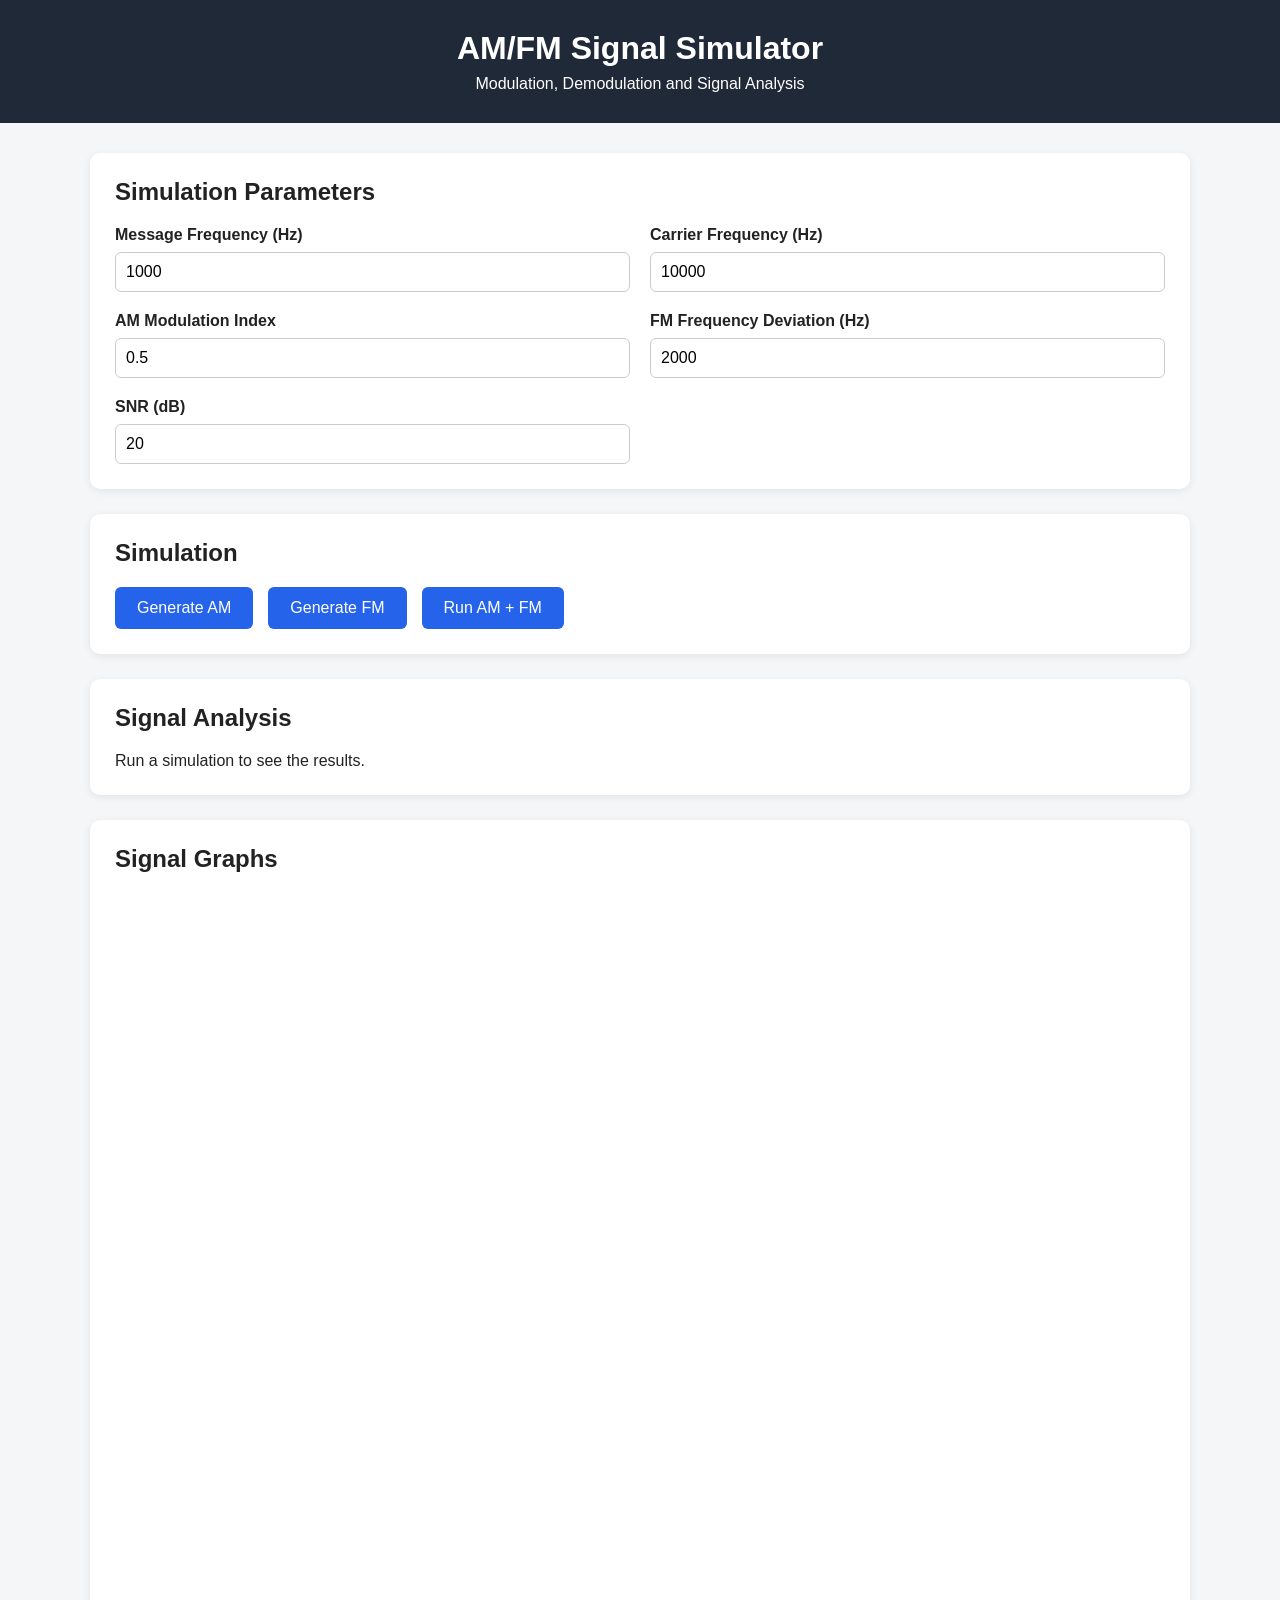
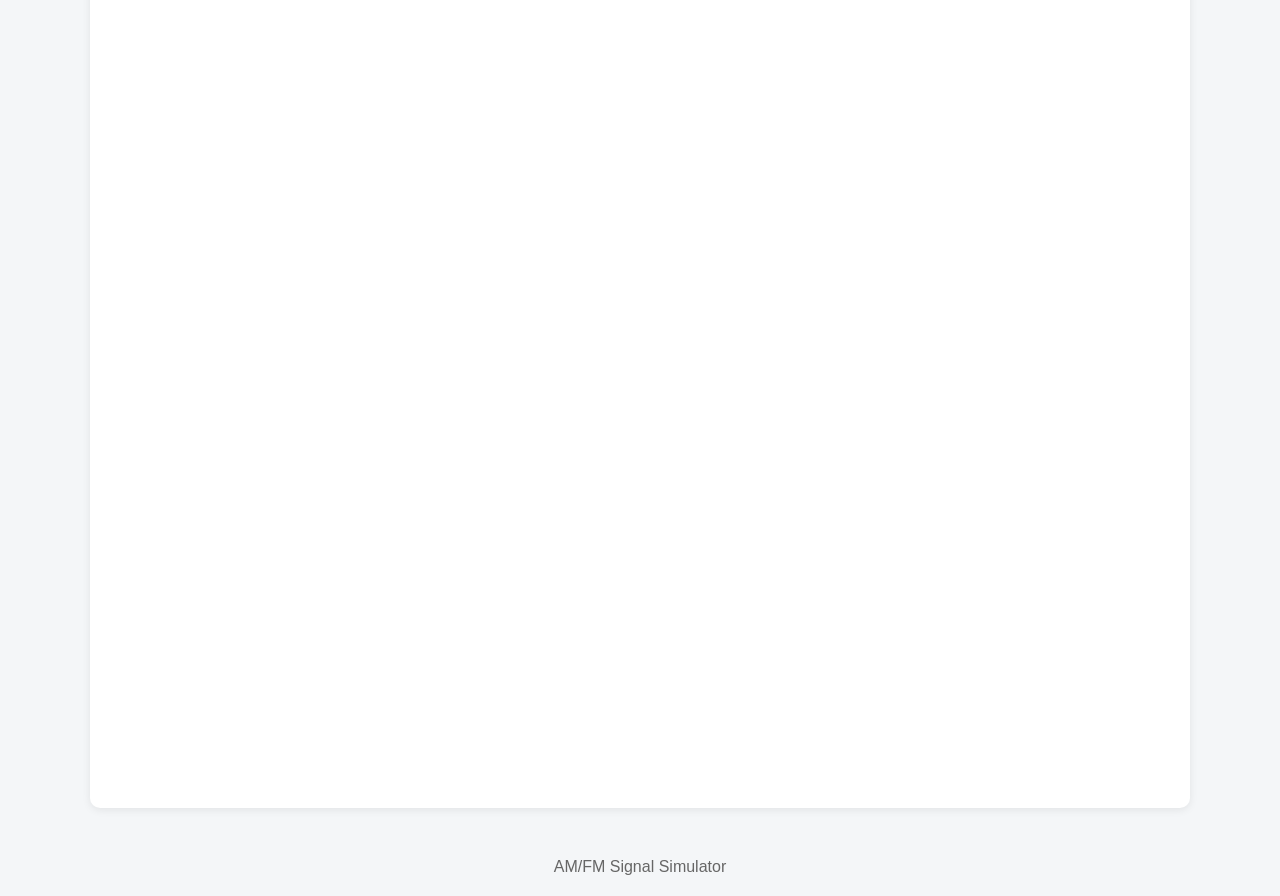
==== web/index.html @ 64b4a383 "Initial AM FM simulator project" ====
<!DOCTYPE html>
<html lang="en">

<head>
    <meta charset="UTF-8">
    <meta name="viewport" content="width=device-width, initial-scale=1.0">

    <title>AM/FM Signal Simulator</title>

    <link rel="stylesheet" href="style.css">
</head>

<body>

    <header>
        <h1>AM/FM Signal Simulator</h1>
        <p>Modulation, Demodulation and Signal Analysis</p>
    </header>


    <main>

        <!-- Simulation Controls -->
        <section class="card">

            <h2>Simulation Parameters</h2>

            <div class="controls">

                <div class="control">
                    <label for="messageFrequency">
                        Message Frequency (Hz)
                    </label>

                    <input
                        type="number"
                        id="messageFrequency"
                        value="1000"
                    >
                </div>


                <div class="control">
                    <label for="carrierFrequency">
                        Carrier Frequency (Hz)
                    </label>

                    <input
                        type="number"
                        id="carrierFrequency"
                        value="10000"
                    >
                </div>


                <div class="control">
                    <label for="amIndex">
                        AM Modulation Index
                    </label>

                    <input
                        type="number"
                        id="amIndex"
                        value="0.5"
                        step="0.1"
                    >
                </div>


                <div class="control">
                    <label for="frequencyDeviation">
                        FM Frequency Deviation (Hz)
                    </label>

                    <input
                        type="number"
                        id="frequencyDeviation"
                        value="2000"
                    >
                </div>


                <div class="control">
                    <label for="snr">
                        SNR (dB)
                    </label>

                    <input
                        type="number"
                        id="snr"
                        value="20"
                    >
                </div>

            </div>

        </section>


        <!-- Buttons -->
        <section class="card">

            <h2>Simulation</h2>

            <div class="buttons">

                <button onclick="runAM()">
                    Generate AM
                </button>

                <button onclick="runFM()">
                    Generate FM
                </button>

                <button onclick="runBoth()">
                    Run AM + FM
                </button>

            </div>

        </section>


        <!-- Results -->
        <section class="card">

            <h2>Signal Analysis</h2>

            <div id="results">

                <p>
                    Run a simulation to see the results.
                </p>

            </div>

        </section>


        <!-- Graphs -->
        <section class="card">

            <h2>Signal Graphs</h2>

            <div class="graph-container">

                <canvas id="messageGraph"></canvas>

                <canvas id="amGraph"></canvas>

                <canvas id="fmGraph"></canvas>

                <canvas id="demodulatedGraph"></canvas>

            </div>

        </section>

    </main>


    <footer>

        <p>
            AM/FM Signal Simulator
        </p>

    </footer>


    <script src="script.js"></script>

</body>

</html>
---- web/style.css ----
* {
    box-sizing: border-box;
    margin: 0;
    padding: 0;
}

body {
    font-family: Arial, sans-serif;
    background: #f4f6f8;
    color: #222;
}

header {
    text-align: center;
    padding: 30px;
    background: #1f2937;
    color: white;
}

header h1 {
    margin-bottom: 8px;
}

main {
    width: 90%;
    max-width: 1100px;
    margin: 30px auto;
}

.card {
    background: white;
    padding: 25px;
    margin-bottom: 25px;
    border-radius: 10px;
    box-shadow: 0 2px 8px rgba(0, 0, 0, 0.08);
}

.card h2 {
    margin-bottom: 20px;
}

.controls {
    display: grid;
    grid-template-columns: repeat(2, 1fr);
    gap: 20px;
}

.control {
    display: flex;
    flex-direction: column;
    gap: 8px;
}

.control label {
    font-weight: bold;
}

.control input {
    padding: 10px;
    border: 1px solid #ccc;
    border-radius: 6px;
    font-size: 16px;
}

.buttons {
    display: flex;
    gap: 15px;
    flex-wrap: wrap;
}

button {
    padding: 12px 22px;
    border: none;
    border-radius: 6px;
    background: #2563eb;
    color: white;
    font-size: 16px;
    cursor: pointer;
}

button:hover {
    background: #1d4ed8;
}

.graph-container {
    display: grid;
    grid-template-columns: 1fr;
    gap: 30px;
}

canvas {
    width: 100%;
    max-height: 350px;
}

footer {
    text-align: center;
    padding: 20px;
    color: #666;
}

@media (max-width: 700px) {

    .controls {
        grid-template-columns: 1fr;
    }

    .buttons {
        flex-direction: column;
    }

    button {
        width: 100%;
    }
}
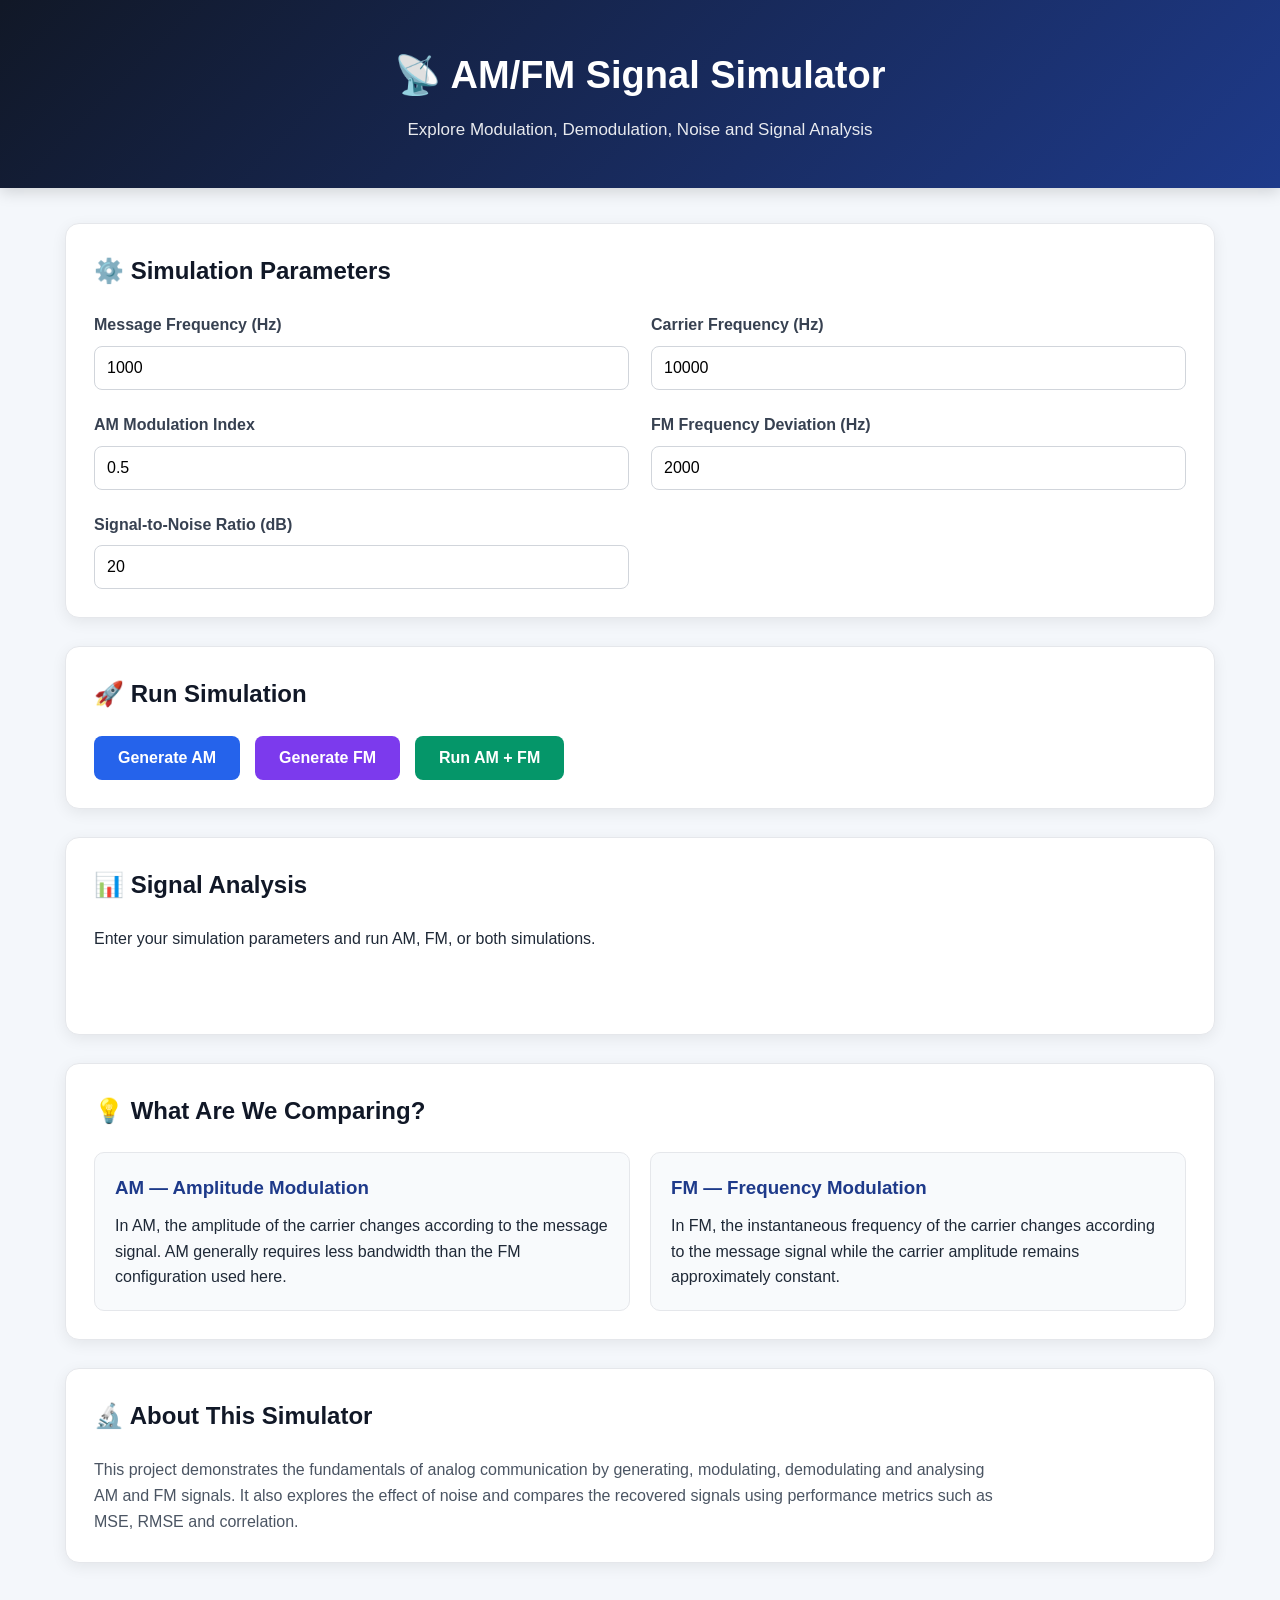
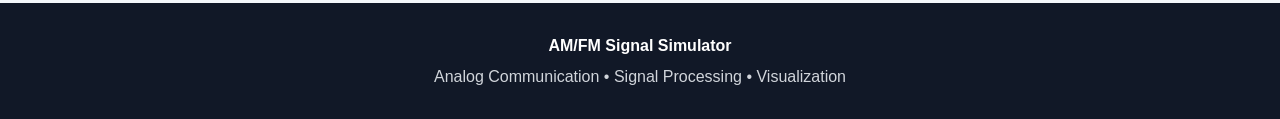
==== commit 0ad9c3cc: "Update website simulator and comparison graphs" ====
--- a/web/index.html
+++ b/web/index.html
@@ -12,22 +12,40 @@
 
 <body>
 
+    <!-- ==========================================
+         HEADER
+    =========================================== -->
+
     <header>
-        <h1>AM/FM Signal Simulator</h1>
-        <p>Modulation, Demodulation and Signal Analysis</p>
+
+        <div class="header-content">
+
+            <h1>📡 AM/FM Signal Simulator</h1>
+
+            <p>
+                Explore Modulation, Demodulation,
+                Noise and Signal Analysis
+            </p>
+
+        </div>
+
     </header>
 
 
     <main>
 
-        <!-- Simulation Controls -->
+        <!-- ==========================================
+             SIMULATION PARAMETERS
+        =========================================== -->
+
         <section class="card">
 
-            <h2>Simulation Parameters</h2>
+            <h2>⚙️ Simulation Parameters</h2>
 
             <div class="controls">
 
                 <div class="control">
+
                     <label for="messageFrequency">
                         Message Frequency (Hz)
                     </label>
@@ -36,11 +54,14 @@
                         type="number"
                         id="messageFrequency"
                         value="1000"
+                        min="1"
                     >
+
                 </div>
 
 
                 <div class="control">
+
                     <label for="carrierFrequency">
                         Carrier Frequency (Hz)
                     </label>
@@ -49,11 +70,14 @@
                         type="number"
                         id="carrierFrequency"
                         value="10000"
+                        min="1"
                     >
+
                 </div>
 
 
                 <div class="control">
+
                     <label for="amIndex">
                         AM Modulation Index
                     </label>
@@ -62,12 +86,15 @@
                         type="number"
                         id="amIndex"
                         value="0.5"
+                        min="0"
                         step="0.1"
                     >
+
                 </div>
 
 
                 <div class="control">
+
                     <label for="frequencyDeviation">
                         FM Frequency Deviation (Hz)
                     </label>
@@ -76,13 +103,16 @@
                         type="number"
                         id="frequencyDeviation"
                         value="2000"
+                        min="0"
                     >
+
                 </div>
 
 
                 <div class="control">
+
                     <label for="snr">
-                        SNR (dB)
+                        Signal-to-Noise Ratio (dB)
                     </label>
 
                     <input
@@ -90,29 +120,44 @@
                         id="snr"
                         value="20"
                     >
-                </div>
-
-            </div>
-
-        </section>
-
-
-        <!-- Buttons -->
+
+                </div>
+
+            </div>
+
+        </section>
+
+
+        <!-- ==========================================
+             SIMULATION BUTTONS
+        =========================================== -->
+
         <section class="card">
 
-            <h2>Simulation</h2>
+            <h2>🚀 Run Simulation</h2>
 
             <div class="buttons">
 
-                <button onclick="runAM()">
+                <button
+                    class="am-button"
+                    onclick="runAM()"
+                >
                     Generate AM
                 </button>
 
-                <button onclick="runFM()">
+
+                <button
+                    class="fm-button"
+                    onclick="runFM()"
+                >
                     Generate FM
                 </button>
 
-                <button onclick="runBoth()">
+
+                <button
+                    class="both-button"
+                    onclick="runBoth()"
+                >
                     Run AM + FM
                 </button>
 
@@ -121,15 +166,19 @@
         </section>
 
 
-        <!-- Results -->
+        <!-- ==========================================
+             RESULTS
+        =========================================== -->
+
         <section class="card">
 
-            <h2>Signal Analysis</h2>
+            <h2>📊 Signal Analysis</h2>
 
             <div id="results">
 
                 <p>
-                    Run a simulation to see the results.
+                    Enter your simulation parameters and
+                    run AM, FM, or both simulations.
                 </p>
 
             </div>
@@ -137,27 +186,240 @@
         </section>
 
 
-        <!-- Graphs -->
+        <!-- ==========================================
+             AM SECTION
+        =========================================== -->
+
+        <section class="card" id="amSection" style="display: none;">
+
+            <h2>〰️ AM Signal Visualization</h2>
+
+ <div class="graph-container">
+
+    <div class="graph-box">
+        <h3>Message Signal</h3>
+        <canvas id="messageGraph"></canvas>
+    </div>
+
+    <div class="graph-box">
+        <h3>AM Modulated Signal</h3>
+        <canvas id="amGraph"></canvas>
+    </div>
+
+    <div class="graph-box">
+        <h3>AM Signal with Noise</h3>
+        <canvas id="amNoiseGraph"></canvas>
+    </div>
+
+    <div class="graph-box">
+        <h3>AM Demodulated Signal</h3>
+        <canvas id="amDemodulatedGraph"></canvas>
+    </div>
+
+    <div class="graph-box">
+        <h3>AM Demodulated Signal with Noise</h3>
+        <canvas id="amNoisyDemodulatedGraph"></canvas>
+    </div>
+
+</div>
+
+            </div>
+
+        </section>
+
+
+        <!-- ==========================================
+             FM SECTION
+        =========================================== -->
+
+        <section class="card" id="fmSection" style="display: none;">
+
+            <h2>〰️ FM Signal Visualization</h2>
+
+            <div class="graph-container">
+
+    <div class="graph-box">
+        <h3>Message Signal</h3>
+        <canvas id="fmMessageGraph"></canvas>
+    </div>
+
+    <div class="graph-box">
+        <h3>FM Modulated Signal</h3>
+        <canvas id="fmGraph"></canvas>
+    </div>
+
+    <div class="graph-box">
+        <h3>FM Signal with Noise</h3>
+        <canvas id="fmNoiseGraph"></canvas>
+    </div>
+
+    <div class="graph-box">
+        <h3>FM Demodulated Signal</h3>
+        <canvas id="fmDemodulatedGraph"></canvas>
+    </div>
+
+    <div class="graph-box">
+        <h3>FM Demodulated Signal with Noise</h3>
+        <canvas id="fmNoisyDemodulatedGraph"></canvas>
+
+                </div>
+
+            </div>
+
+        </section>
+
+
+<!-- ==========================================
+     COMPARISON SECTION
+=========================================== -->
+
+<section
+    class="card"
+    id="comparisonSection"
+    style="display: none;"
+>
+
+    <h2>📊 AM vs FM Comparison</h2>
+
+    <div class="graph-container">
+
+        <div class="graph-box">
+
+            <h3>
+                Original vs AM vs FM Demodulated
+            </h3>
+
+            <canvas
+                id="comparisonGraph"
+            ></canvas>
+
+        </div>
+
+
+        <div class="graph-box">
+
+            <h3>
+                Noisy AM vs Noisy FM Recovery
+            </h3>
+
+            <canvas
+                id="fmComparisonGraph"
+            ></canvas>
+
+        </div>
+
+    </div>
+<div class="graph-box">
+
+    <h3>MSE Comparison</h3>
+
+    <canvas id="mseComparisonGraph"></canvas>
+
+</div>
+<div class="graph-box">
+
+    <h3>RMSE Comparison</h3>
+
+    <canvas id="rmseComparisonGraph"></canvas>
+
+</div>
+<div class="graph-box">
+
+    <h3>Correlation Comparison</h3>
+
+    <canvas id="correlationComparisonGraph"></canvas>
+
+</div>
+<div class="graph-box">
+
+    <h3>Noise Impact on Correlation</h3>
+
+    <canvas id="noiseImpactGraph"></canvas>
+
+</div>
+
+<div class="final-result" id="finalResult">
+
+    <h3>🏆 Final Result</h3>
+
+    <p id="finalResultText">
+        Run AM + FM to see the final comparison.
+    </p>
+
+</div>
+
+</section>
+
+        <!-- ==========================================
+             EXPLANATION
+        =========================================== -->
+
         <section class="card">
 
-            <h2>Signal Graphs</h2>
-
-            <div class="graph-container">
-
-                <canvas id="messageGraph"></canvas>
-
-                <canvas id="amGraph"></canvas>
-
-                <canvas id="fmGraph"></canvas>
-
-                <canvas id="demodulatedGraph"></canvas>
-
-            </div>
+            <h2>💡 What Are We Comparing?</h2>
+
+            <div class="explanation">
+
+                <div>
+
+                    <h3>AM — Amplitude Modulation</h3>
+
+                    <p>
+                        In AM, the amplitude of the carrier
+                        changes according to the message signal.
+                        AM generally requires less bandwidth
+                        than the FM configuration used here.
+                    </p>
+
+                </div>
+
+
+                <div>
+
+                    <h3>FM — Frequency Modulation</h3>
+
+                    <p>
+                        In FM, the instantaneous frequency
+                        of the carrier changes according to
+                        the message signal while the carrier
+                        amplitude remains approximately constant.
+                    </p>
+
+                </div>
+
+            </div>
+
+        </section>
+
+
+        <!-- ==========================================
+             PROJECT SUMMARY
+        =========================================== -->
+
+        <section class="card">
+
+            <h2>🔬 About This Simulator</h2>
+
+            <p class="about-text">
+
+                This project demonstrates the fundamentals of
+                analog communication by generating, modulating,
+                demodulating and analysing AM and FM signals.
+
+                It also explores the effect of noise and compares
+                the recovered signals using performance metrics
+                such as MSE, RMSE and correlation.
+
+            </p>
 
         </section>
 
     </main>
 
+
+    <!-- ==========================================
+         FOOTER
+    =========================================== -->
 
     <footer>
 
@@ -165,6 +427,10 @@
             AM/FM Signal Simulator
         </p>
 
+        <p>
+            Analog Communication • Signal Processing • Visualization
+        </p>
+
     </footer>
 
 
--- a/web/style.css
+++ b/web/style.css
@@ -1,3 +1,7 @@
+/* ==========================================
+   GLOBAL STYLES
+========================================== */
+
 * {
     box-sizing: border-box;
     margin: 0;
@@ -6,105 +10,490 @@
 
 body {
     font-family: Arial, sans-serif;
-    background: #f4f6f8;
-    color: #222;
-}
+    background: #f4f7fb;
+    color: #1f2937;
+    line-height: 1.6;
+}
+
+
+/* ==========================================
+   HEADER
+========================================== */
 
 header {
+    background: linear-gradient(
+        135deg,
+        #111827,
+        #1e3a8a
+    );
+
+    color: white;
     text-align: center;
-    padding: 30px;
-    background: #1f2937;
-    color: white;
+
+    padding: 45px 20px;
+
+    box-shadow:
+        0 4px 15px rgba(0, 0, 0, 0.15);
+}
+
+.header-content {
+    max-width: 900px;
+    margin: auto;
 }
 
 header h1 {
-    margin-bottom: 8px;
-}
+    font-size: 38px;
+    margin-bottom: 10px;
+}
+
+header p {
+    font-size: 17px;
+    opacity: 0.9;
+}
+
+
+/* ==========================================
+   MAIN CONTENT
+========================================== */
 
 main {
-    width: 90%;
-    max-width: 1100px;
-    margin: 30px auto;
-}
+    width: 92%;
+    max-width: 1150px;
+    margin: 35px auto;
+}
+
+
+/* ==========================================
+   CARDS
+========================================== */
 
 .card {
     background: white;
-    padding: 25px;
-    margin-bottom: 25px;
-    border-radius: 10px;
-    box-shadow: 0 2px 8px rgba(0, 0, 0, 0.08);
+
+    padding: 28px;
+
+    margin-bottom: 28px;
+
+    border-radius: 14px;
+
+    box-shadow:
+        0 4px 15px rgba(0, 0, 0, 0.07);
+
+    border: 1px solid #e5e7eb;
 }
 
 .card h2 {
-    margin-bottom: 20px;
-}
+    margin-bottom: 22px;
+
+    color: #111827;
+
+    font-size: 24px;
+}
+
+
+/* ==========================================
+   SIMULATION CONTROLS
+========================================== */
 
 .controls {
     display: grid;
-    grid-template-columns: repeat(2, 1fr);
-    gap: 20px;
+
+    grid-template-columns:
+        repeat(2, 1fr);
+
+    gap: 22px;
 }
 
 .control {
     display: flex;
     flex-direction: column;
+
     gap: 8px;
 }
 
 .control label {
     font-weight: bold;
+    color: #374151;
 }
 
 .control input {
-    padding: 10px;
-    border: 1px solid #ccc;
-    border-radius: 6px;
+    padding: 12px;
+
+    border:
+        1px solid #d1d5db;
+
+    border-radius: 8px;
+
     font-size: 16px;
-}
+
+    outline: none;
+
+    transition: 0.2s;
+}
+
+.control input:focus {
+    border-color: #2563eb;
+
+    box-shadow:
+        0 0 0 3px
+        rgba(37, 99, 235, 0.12);
+}
+
+
+/* ==========================================
+   BUTTONS
+========================================== */
 
 .buttons {
     display: flex;
+
     gap: 15px;
+
     flex-wrap: wrap;
 }
 
 button {
-    padding: 12px 22px;
+    padding: 13px 24px;
+
     border: none;
-    border-radius: 6px;
+
+    border-radius: 8px;
+
+    color: white;
+
+    font-size: 16px;
+
+    font-weight: bold;
+
+    cursor: pointer;
+
+    transition:
+        transform 0.15s,
+        box-shadow 0.15s,
+        opacity 0.15s;
+}
+
+button:hover {
+    transform: translateY(-2px);
+
+    box-shadow:
+        0 5px 12px
+        rgba(0, 0, 0, 0.15);
+}
+
+button:active {
+    transform: translateY(0);
+}
+
+
+/* AM button */
+
+.am-button {
     background: #2563eb;
+}
+
+.am-button:hover {
+    background: #1d4ed8;
+}
+
+
+/* FM button */
+
+.fm-button {
+    background: #7c3aed;
+}
+
+.fm-button:hover {
+    background: #6d28d9;
+}
+
+
+/* Both button */
+
+.both-button {
+    background: #059669;
+}
+
+.both-button:hover {
+    background: #047857;
+}
+
+
+/* ==========================================
+   RESULTS
+========================================== */
+
+#results {
+    min-height: 80px;
+}
+
+#results h2 {
+    margin-bottom: 20px;
+}
+
+.result-grid {
+    display: grid;
+
+    grid-template-columns:
+        repeat(3, 1fr);
+
+    gap: 16px;
+}
+
+.result-card {
+    background: #f8fafc;
+
+    border:
+        1px solid #e5e7eb;
+
+    border-radius: 10px;
+
+    padding: 18px;
+
+    display: flex;
+
+    flex-direction: column;
+
+    gap: 5px;
+}
+
+.result-card span {
+    color: #6b7280;
+
+    font-size: 14px;
+}
+
+.result-card strong {
+    font-size: 20px;
+
+    color: #111827;
+}
+
+
+/* ==========================================
+   COMPARISON TABLE
+========================================== */
+
+.comparison-table {
+    overflow-x: auto;
+}
+
+.comparison-table table {
+    width: 100%;
+
+    border-collapse: collapse;
+
+    margin-top: 10px;
+}
+
+.comparison-table th,
+.comparison-table td {
+    padding: 14px;
+
+    text-align: center;
+
+    border:
+        1px solid #e5e7eb;
+}
+
+.comparison-table th {
+    background: #1e3a8a;
+
     color: white;
-    font-size: 16px;
-    cursor: pointer;
-}
-
-button:hover {
-    background: #1d4ed8;
-}
+
+    font-weight: bold;
+}
+
+.comparison-table td:first-child {
+    font-weight: bold;
+
+    text-align: left;
+
+    background: #f8fafc;
+}
+
+
+/* ==========================================
+   COMPARISON MESSAGE
+========================================== */
+
+.comparison-message {
+    margin-top: 25px;
+
+    padding: 20px;
+
+    background: #eff6ff;
+
+    border-left:
+        5px solid #2563eb;
+
+    border-radius: 8px;
+}
+
+.comparison-message h3 {
+    margin-bottom: 10px;
+
+    color: #1e3a8a;
+}
+
+
+/* ==========================================
+   GRAPH SECTION
+========================================== */
 
 .graph-container {
     display: grid;
-    grid-template-columns: 1fr;
-    gap: 30px;
+
+    grid-template-columns:
+        1fr;
+
+    gap: 25px;
+}
+
+.graph-box {
+    background: #f8fafc;
+
+    padding: 18px;
+
+    border:
+        1px solid #e5e7eb;
+
+    border-radius: 10px;
+}
+
+.graph-box h3 {
+    margin-bottom: 10px;
+
+    color: #374151;
+
+    font-size: 17px;
 }
 
 canvas {
+    display: block;
+
     width: 100%;
-    max-height: 350px;
-}
+
+    height: 300px;
+
+    background: white;
+
+    border-radius: 6px;
+}
+
+
+/* ==========================================
+   EXPLANATION
+========================================== */
+
+.explanation {
+    display: grid;
+
+    grid-template-columns:
+        repeat(2, 1fr);
+
+    gap: 20px;
+}
+
+.explanation > div {
+    background: #f8fafc;
+
+    padding: 20px;
+
+    border-radius: 10px;
+
+    border:
+        1px solid #e5e7eb;
+}
+
+.explanation h3 {
+    margin-bottom: 10px;
+
+    color: #1e3a8a;
+}
+
+
+/* ==========================================
+   ABOUT SECTION
+========================================== */
+
+.about-text {
+    color: #4b5563;
+
+    font-size: 16px;
+
+    max-width: 900px;
+}
+
+
+/* ==========================================
+   FOOTER
+========================================== */
 
 footer {
     text-align: center;
-    padding: 20px;
-    color: #666;
-}
-
-@media (max-width: 700px) {
+
+    padding: 30px 20px;
+
+    background: #111827;
+
+    color: #d1d5db;
+
+    margin-top: 40px;
+}
+
+footer p:first-child {
+    font-weight: bold;
+
+    color: white;
+
+    margin-bottom: 5px;
+}
+
+
+/* ==========================================
+   RESPONSIVE DESIGN
+========================================== */
+
+@media (max-width: 800px) {
+
+    header h1 {
+        font-size: 30px;
+    }
 
     .controls {
         grid-template-columns: 1fr;
     }
 
+    .result-grid {
+        grid-template-columns:
+            repeat(2, 1fr);
+    }
+
+    .explanation {
+        grid-template-columns: 1fr;
+    }
+}
+
+
+@media (max-width: 550px) {
+
+    main {
+        width: 95%;
+    }
+
+    .card {
+        padding: 20px;
+    }
+
+    header {
+        padding: 35px 15px;
+    }
+
+    header h1 {
+        font-size: 25px;
+    }
+
     .buttons {
         flex-direction: column;
     }
@@ -112,4 +501,69 @@
     button {
         width: 100%;
     }
+
+    .result-grid {
+        grid-template-columns: 1fr;
+    }
+
+    canvas {
+        height: 250px;
+    }
+}
+/* ==========================================
+   FINAL RESULT CARD
+========================================== */
+
+.final-result {
+    margin-top: 30px;
+    padding: 24px;
+
+    background: #f0fdf4;
+
+    border: 1px solid #86efac;
+    border-left: 6px solid #22c55e;
+
+    border-radius: 12px;
+
+    text-align: center;
+}
+
+.final-result h3 {
+    margin-bottom: 10px;
+
+    color: #166534;
+
+    font-size: 22px;
+}
+
+.final-result p {
+    color: #374151;
+
+    font-size: 16px;
+
+    line-height: 1.6;
+}
+/* ==========================================
+   FINAL RESULT STATES
+========================================== */
+
+.final-result.fm-winner {
+    background: #f0fdf4;
+    border-color: #86efac;
+    border-left-color: #22c55e;
+}
+
+.final-result.fm-winner h3 {
+    color: #166534;
+}
+
+
+.final-result.am-winner {
+    background: #faf5ff;
+    border-color: #d8b4fe;
+    border-left-color: #a855f7;
+}
+
+.final-result.am-winner h3 {
+    color: #7e22ce;
 }
